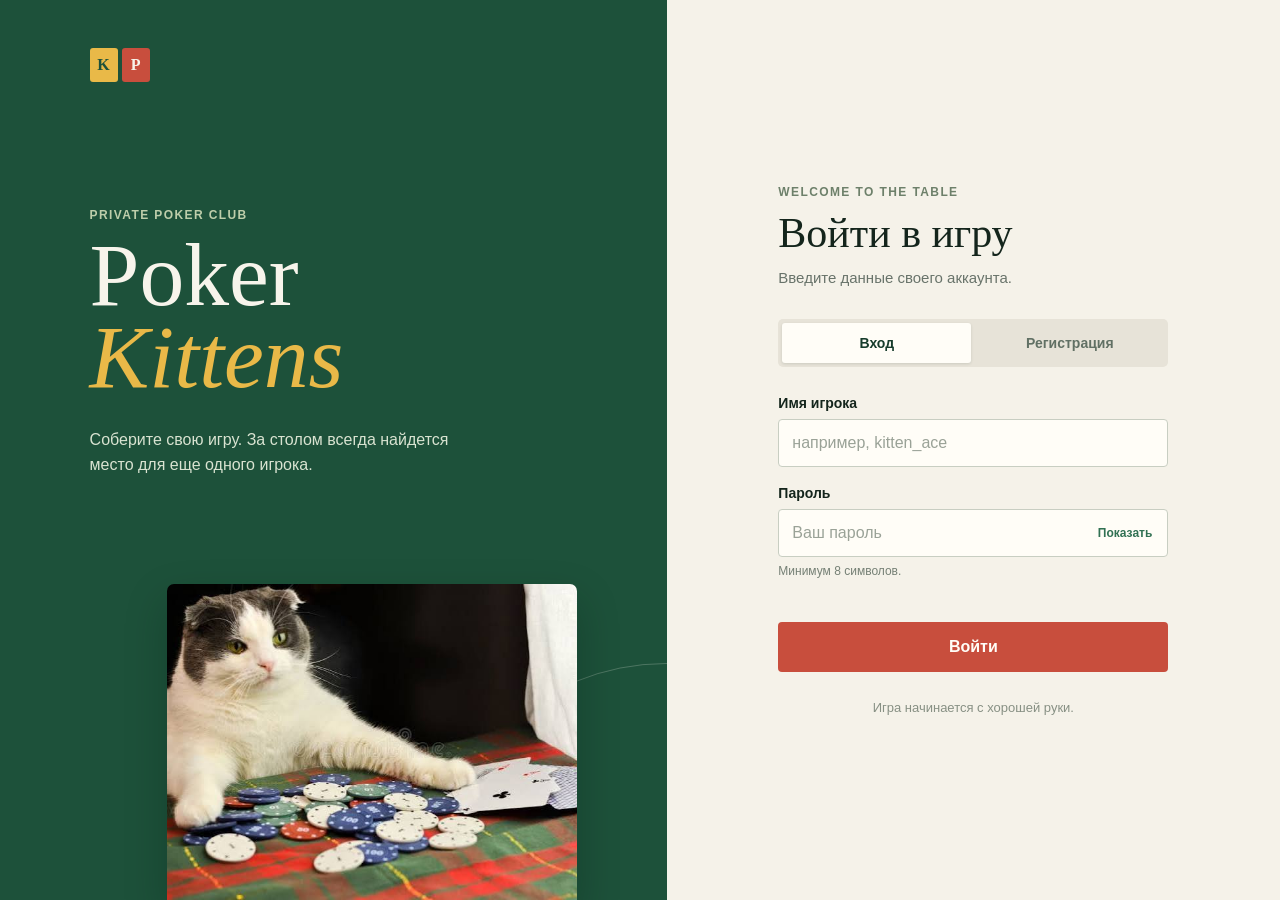
==== src/main/resources/static/index.html @ bf56f904 "added frontend, added docker-compose, fixed kal, b2b AI SaaS is working" ====
<!doctype html>
<html lang="ru">
<head>
  <meta charset="UTF-8">
  <meta name="viewport" content="width=device-width, initial-scale=1.0">
  <meta name="theme-color" content="#1d513a">
  <title>Poker Kittens</title>
  <link rel="stylesheet" href="styles.css">
</head>
<body>
  <main class="page-shell">
    <section class="brand-panel" aria-label="Poker Kittens">
      <div class="brand-mark" aria-hidden="true"><span>K</span><span>P</span></div>
      <p class="eyebrow">Private poker club</p>
      <h1>Poker<br><em>Kittens</em></h1>
      <p class="brand-copy">Соберите свою игру. За столом всегда найдется место для еще одного игрока.</p>
      <div class="cat-frame"><img src="cat.jpg" alt="Кот в темных очках"></div>
    </section>

    <section class="auth-panel" aria-labelledby="auth-title">
      <div class="auth-content">
        <p class="eyebrow">Welcome to the table</p>
        <h2 id="auth-title">Войти в игру</h2>
        <p class="auth-subtitle" id="auth-subtitle">Введите данные своего аккаунта.</p>

        <div class="mode-switch" role="tablist" aria-label="Режим авторизации">
          <button class="mode-button active" type="button" role="tab" aria-selected="true" data-mode="login">Вход</button>
          <button class="mode-button" type="button" role="tab" aria-selected="false" data-mode="register">Регистрация</button>
        </div>

        <form id="auth-form" novalidate>
          <label for="username">Имя игрока</label>
          <input id="username" name="username" type="text" autocomplete="username" placeholder="например, kitten_ace" required>

          <label for="password">Пароль</label>
          <div class="password-field">
            <input id="password" name="password" type="password" autocomplete="current-password" placeholder="Ваш пароль" required>
            <button class="password-toggle" id="password-toggle" type="button" aria-label="Показать пароль">Показать</button>
          </div>
          <p class="field-hint" id="password-hint">Минимум 8 символов.</p>

          <div class="form-message" id="form-message" role="alert" aria-live="polite"></div>
          <button class="submit-button" id="submit-button" type="submit">Войти</button>
        </form>
        <p class="footer-note">Игра начинается с хорошей руки.</p>
      </div>
    </section>
  </main>
  <script src="app.js"></script>
</body>
</html>
---- src/main/resources/static/styles.css ----
:root {
  color-scheme: light;
  font-family: Arial, Helvetica, sans-serif;
  color: #14251c;
  background: #f5f2e9;
}

* { box-sizing: border-box; }

body { margin: 0; min-width: 320px; }

button, input { font: inherit; }

.page-shell { display: grid; min-height: 100vh; grid-template-columns: minmax(320px, 1fr) minmax(420px, 0.92fr); }

.brand-panel { position: relative; overflow: hidden; min-height: 620px; padding: 48px clamp(32px, 7vw, 112px); color: #f7f4eb; background: #1d513a; }

.brand-panel::after { content: ""; position: absolute; width: 470px; height: 470px; right: -235px; bottom: -235px; border: 1px solid rgba(247, 244, 235, 0.22); border-radius: 50%; }

.brand-mark { display: flex; gap: 4px; width: fit-content; margin-bottom: clamp(70px, 14vh, 150px); color: #1d513a; font-family: Georgia, serif; font-weight: 700; }
.brand-mark span { display: grid; width: 28px; height: 34px; place-items: center; background: #e9b948; border-radius: 3px; }
.brand-mark span:last-child { color: #f7f4eb; background: #c84e3d; }

.eyebrow { margin: 0 0 12px; color: #beceab; font-size: 12px; font-weight: 700; letter-spacing: 1.4px; text-transform: uppercase; }
h1, h2 { margin: 0; font-family: Georgia, "Times New Roman", serif; font-weight: 400; }
h1 { font-size: clamp(54px, 7vw, 92px); line-height: 0.92; }
h1 em { color: #e9b948; font-style: italic; }
.brand-copy { max-width: 360px; margin: 28px 0 0; color: #d9e3d1; font-size: 16px; line-height: 1.6; }

.cat-frame { position: absolute; right: clamp(28px, 7vw, 112px); bottom: 0; z-index: 1; width: min(38vw, 410px); aspect-ratio: 1 / 0.77; overflow: hidden; border-radius: 7px 7px 0 0; box-shadow: 0 18px 40px rgba(6, 29, 19, 0.28); }
.cat-frame img { width: 100%; height: 100%; object-fit: cover; object-position: center; display: block; }

.auth-panel { display: grid; place-items: center; padding: 48px 28px; background: #f5f2e9; }
.auth-content { width: min(100%, 390px); }
.auth-panel .eyebrow { color: #6d806a; }
h2 { font-size: 42px; line-height: 1.05; }
.auth-subtitle { margin: 12px 0 30px; color: #68736a; font-size: 15px; line-height: 1.5; }

.mode-switch { display: grid; grid-template-columns: 1fr 1fr; gap: 4px; padding: 4px; margin-bottom: 28px; background: #e7e3d8; border-radius: 5px; }
.mode-button { min-height: 40px; border: 0; border-radius: 3px; color: #617064; background: transparent; font-size: 14px; font-weight: 700; cursor: pointer; }
.mode-button.active { color: #173c2c; background: #fffdf7; box-shadow: 0 1px 3px rgba(20, 37, 28, 0.12); }

label { display: block; margin: 18px 0 8px; font-size: 14px; font-weight: 700; }
input { width: 100%; height: 48px; padding: 0 13px; border: 1px solid #c8cec2; border-radius: 4px; outline: none; color: #14251c; background: #fffdf7; }
input::placeholder { color: #9aa297; }
input:focus { border-color: #317153; box-shadow: 0 0 0 3px rgba(49, 113, 83, 0.14); }
.password-field { position: relative; }
.password-field input { padding-right: 88px; }
.password-toggle { position: absolute; top: 50%; right: 8px; transform: translateY(-50%); padding: 6px 8px; border: 0; color: #317153; background: transparent; font-size: 12px; font-weight: 700; cursor: pointer; }
.field-hint { min-height: 18px; margin: 7px 0 0; color: #758075; font-size: 12px; }
.form-message { min-height: 20px; margin-top: 16px; color: #b52d27; font-size: 13px; line-height: 1.4; }
.form-message.success { color: #216444; }
.submit-button { width: 100%; min-height: 50px; margin-top: 4px; border: 0; border-radius: 4px; color: #fffdf7; background: #c84e3d; font-weight: 700; cursor: pointer; }
.submit-button:hover { background: #ad4033; }
.submit-button:focus-visible, .mode-button:focus-visible, .password-toggle:focus-visible { outline: 3px solid rgba(49, 113, 83, 0.35); outline-offset: 2px; }
.submit-button:disabled { cursor: wait; opacity: 0.72; }
.footer-note { margin: 28px 0 0; color: #879084; font-size: 13px; text-align: center; }

@media (max-width: 780px) {
  .page-shell { grid-template-columns: 1fr; }
  .brand-panel { min-height: 390px; padding: 32px; }
  .brand-mark { margin-bottom: 48px; }
  h1 { font-size: 58px; }
  .brand-copy { max-width: 260px; margin-top: 18px; font-size: 14px; }
  .cat-frame { right: 32px; width: 210px; }
  .auth-panel { padding: 46px 28px; }
}

@media (max-width: 430px) {
  .brand-panel { min-height: 340px; padding: 24px; }
  .brand-mark { margin-bottom: 38px; }
  h1 { font-size: 50px; }
  .cat-frame { right: 24px; width: 155px; }
  .brand-copy { max-width: 185px; }
  .auth-panel { padding: 38px 20px; }
  h2 { font-size: 36px; }
}
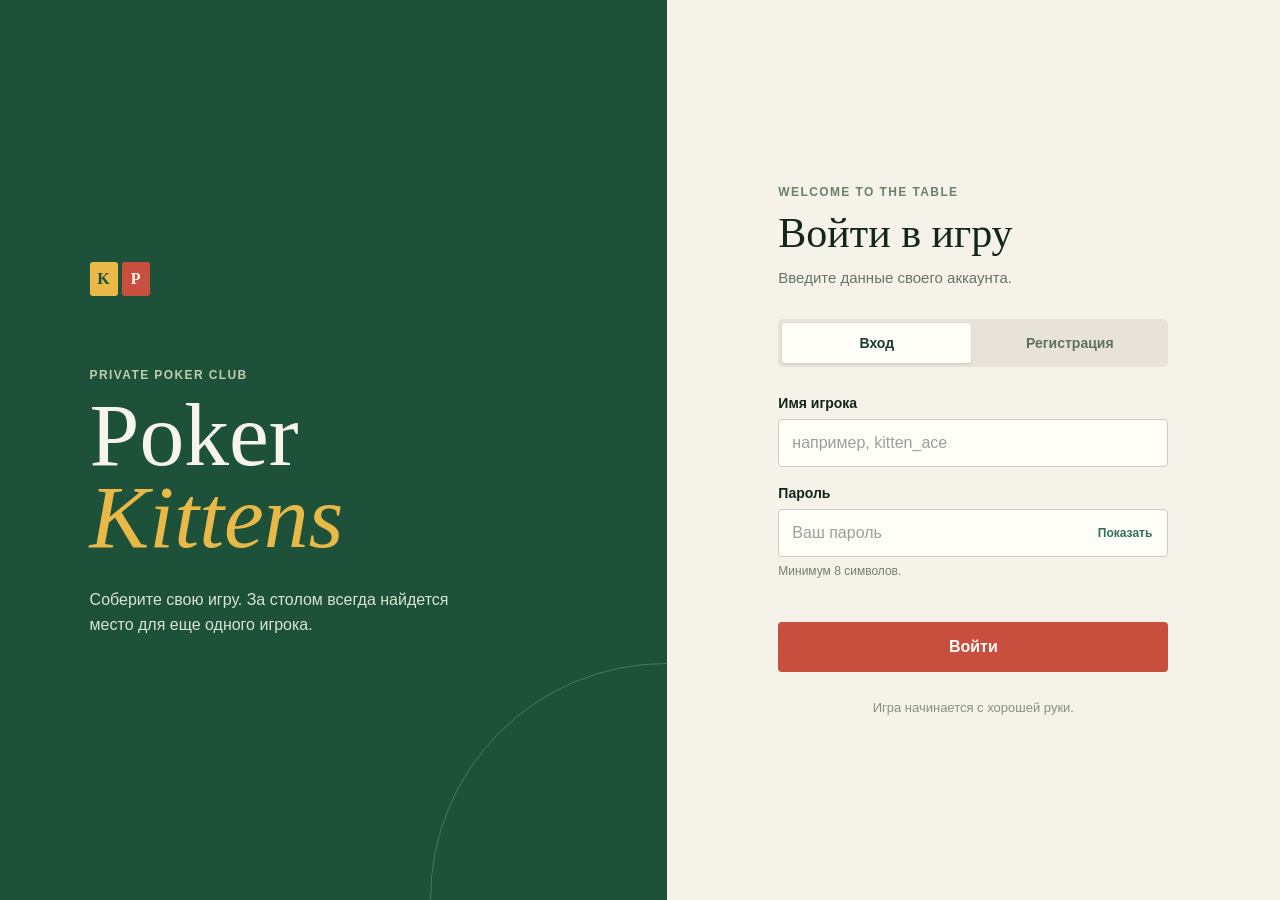
==== commit 8f1aacdc: "added interactivnaya stranichka posle vhoda" ====
--- a/src/main/resources/static/index.html
+++ b/src/main/resources/static/index.html
@@ -14,7 +14,6 @@
       <p class="eyebrow">Private poker club</p>
       <h1>Poker<br><em>Kittens</em></h1>
       <p class="brand-copy">Соберите свою игру. За столом всегда найдется место для еще одного игрока.</p>
-      <div class="cat-frame"><img src="cat.jpg" alt="Кот в темных очках"></div>
     </section>
 
     <section class="auth-panel" aria-labelledby="auth-title">
--- a/src/main/resources/static/styles.css
+++ b/src/main/resources/static/styles.css
@@ -13,11 +13,11 @@
 
 .page-shell { display: grid; min-height: 100vh; grid-template-columns: minmax(320px, 1fr) minmax(420px, 0.92fr); }
 
-.brand-panel { position: relative; overflow: hidden; min-height: 620px; padding: 48px clamp(32px, 7vw, 112px); color: #f7f4eb; background: #1d513a; }
+.brand-panel { position: relative; overflow: hidden; display: flex; flex-direction: column; justify-content: center; min-height: 620px; padding: 48px clamp(32px, 7vw, 112px); color: #f7f4eb; background: #1d513a; }
 
 .brand-panel::after { content: ""; position: absolute; width: 470px; height: 470px; right: -235px; bottom: -235px; border: 1px solid rgba(247, 244, 235, 0.22); border-radius: 50%; }
 
-.brand-mark { display: flex; gap: 4px; width: fit-content; margin-bottom: clamp(70px, 14vh, 150px); color: #1d513a; font-family: Georgia, serif; font-weight: 700; }
+.brand-mark { display: flex; gap: 4px; width: fit-content; margin-bottom: clamp(44px, 8vh, 92px); color: #1d513a; font-family: Georgia, serif; font-weight: 700; }
 .brand-mark span { display: grid; width: 28px; height: 34px; place-items: center; background: #e9b948; border-radius: 3px; }
 .brand-mark span:last-child { color: #f7f4eb; background: #c84e3d; }
 
@@ -26,9 +26,6 @@
 h1 { font-size: clamp(54px, 7vw, 92px); line-height: 0.92; }
 h1 em { color: #e9b948; font-style: italic; }
 .brand-copy { max-width: 360px; margin: 28px 0 0; color: #d9e3d1; font-size: 16px; line-height: 1.6; }
-
-.cat-frame { position: absolute; right: clamp(28px, 7vw, 112px); bottom: 0; z-index: 1; width: min(38vw, 410px); aspect-ratio: 1 / 0.77; overflow: hidden; border-radius: 7px 7px 0 0; box-shadow: 0 18px 40px rgba(6, 29, 19, 0.28); }
-.cat-frame img { width: 100%; height: 100%; object-fit: cover; object-position: center; display: block; }
 
 .auth-panel { display: grid; place-items: center; padding: 48px 28px; background: #f5f2e9; }
 .auth-content { width: min(100%, 390px); }
@@ -59,19 +56,17 @@
 @media (max-width: 780px) {
   .page-shell { grid-template-columns: 1fr; }
   .brand-panel { min-height: 390px; padding: 32px; }
-  .brand-mark { margin-bottom: 48px; }
+  .brand-mark { margin-bottom: 44px; }
   h1 { font-size: 58px; }
   .brand-copy { max-width: 260px; margin-top: 18px; font-size: 14px; }
-  .cat-frame { right: 32px; width: 210px; }
   .auth-panel { padding: 46px 28px; }
 }
 
 @media (max-width: 430px) {
   .brand-panel { min-height: 340px; padding: 24px; }
-  .brand-mark { margin-bottom: 38px; }
+  .brand-mark { margin-bottom: 34px; }
   h1 { font-size: 50px; }
-  .cat-frame { right: 24px; width: 155px; }
-  .brand-copy { max-width: 185px; }
+  .brand-copy { max-width: 260px; }
   .auth-panel { padding: 38px 20px; }
   h2 { font-size: 36px; }
 }
